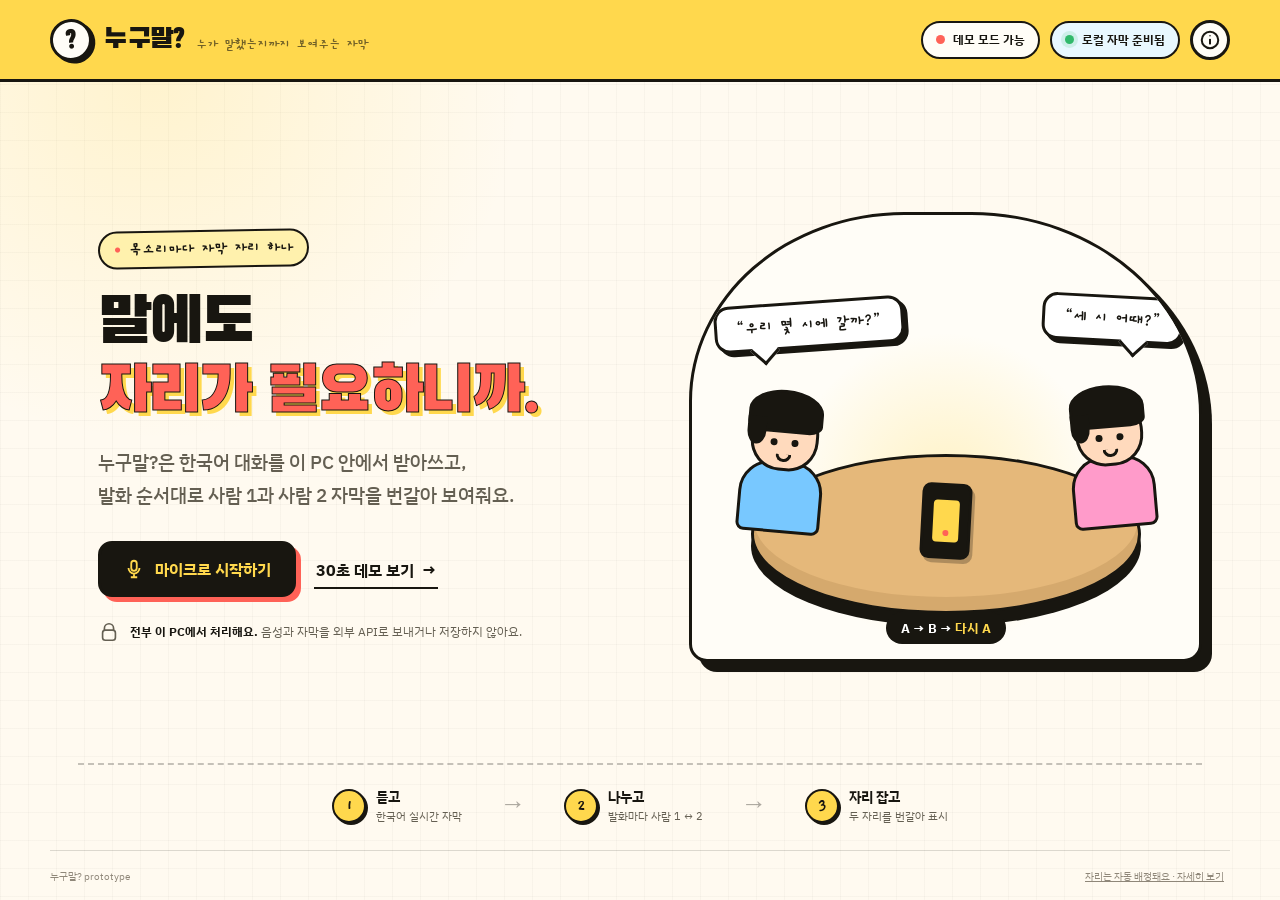
==== web/index.html @ b26138a4 "update" ====
<!doctype html>
<html lang="ko">
<head>
  <meta charset="utf-8">
  <meta name="viewport" content="width=device-width, initial-scale=1, viewport-fit=cover">
  <meta name="theme-color" content="#ffd84d">
  <meta name="description" content="한국어 로컬 실시간 자막과 화자분리를 결합한 공간 자막 프로토타입">
  <title>누구말? — 말에도 자리가 필요하니까</title>
  <link rel="preconnect" href="https://fonts.googleapis.com">
  <link rel="preconnect" href="https://fonts.gstatic.com" crossorigin>
  <link href="https://fonts.googleapis.com/css2?family=Black+Han+Sans&family=Gaegu:wght@400;700&family=IBM+Plex+Sans+KR:wght@400;500;600;700&display=swap" rel="stylesheet">
  <link rel="stylesheet" href="./styles.css">
  <script src="./app.js" defer></script>
</head>
<body>
  <div class="app-shell" id="app" data-mode="idle">
    <header class="topbar">
      <button class="brand" id="brandButton" type="button" aria-label="누구말 처음 화면으로">
        <span class="brand-mark" aria-hidden="true">?</span>
        <span class="brand-copy">
          <strong>누구말?</strong>
          <small>누가 말했는지까지 보여주는 자막</small>
        </span>
      </button>

      <div class="topbar-actions">
        <div class="engine-badge" id="engineBadge" data-state="checking" title="로컬 음성 엔진 상태">
          <span class="engine-dot" aria-hidden="true"></span>
          <span id="engineText">로컬 AI 확인 중</span>
        </div>
        <div class="engine-badge speaker-badge" id="speakerBadge" data-state="ready" title="2인 발화 순서 모드">
          <span class="engine-dot" aria-hidden="true"></span>
          <span id="speakerText">2인 순서 모드 · 1 ↔ 2</span>
        </div>
        <button class="icon-button" id="prototypeButton" type="button" aria-label="프로토타입 범위 보기">
          <svg viewBox="0 0 24 24" aria-hidden="true"><circle cx="12" cy="12" r="9"></circle><path d="M12 10.8v6"></path><circle cx="12" cy="7.4" r=".8" fill="currentColor" stroke="none"></circle></svg>
        </button>
      </div>
    </header>

    <main>
      <section class="welcome" id="welcomeView" aria-labelledby="welcomeTitle">
        <div class="welcome-copy">
          <div class="eyebrow"><span aria-hidden="true">●</span> 목소리마다 자막 자리 하나</div>
          <h1 id="welcomeTitle">말에도<br><em>자리가 필요하니까.</em></h1>
          <p>누구말?은 한국어 대화를 이 PC 안에서 받아쓰고,<br class="desktop-only"> 발화 순서대로 사람 1과 사람 2 자막을 번갈아 보여줘요.</p>

          <div class="welcome-actions">
            <button class="primary-button" id="startButton" type="button">
              <svg viewBox="0 0 24 24" aria-hidden="true"><rect x="9" y="3" width="6" height="11" rx="3"></rect><path d="M6 11a6 6 0 0 0 12 0M12 17v4M8.5 21h7"></path></svg>
              마이크로 시작하기
            </button>
            <button class="secondary-button" id="demoButton" type="button">30초 데모 보기 <span aria-hidden="true">→</span></button>
          </div>

          <div class="privacy-note">
            <svg viewBox="0 0 24 24" aria-hidden="true"><path d="M7 10V8a5 5 0 0 1 10 0v2"></path><rect x="5" y="10" width="14" height="11" rx="3"></rect></svg>
            <span><strong>전부 이 PC에서 처리해요.</strong> 음성과 자막을 외부 API로 보내거나 저장하지 않아요.</span>
          </div>
        </div>

        <div class="hero-demo" aria-label="사람 1과 사람 2 자막이 번갈아 나타나는 예시">
          <div class="hero-sticker sticker-left">“우리 몇 시에 갈까?”</div>
          <div class="hero-sticker sticker-right">“세 시 어때?”</div>
          <div class="person person-left" aria-hidden="true"><span class="hair"></span><span class="face"><i></i><i></i><b></b></span><span class="body"></span></div>
          <div class="person person-right" aria-hidden="true"><span class="hair"></span><span class="face"><i></i><i></i><b></b></span><span class="body"></span></div>
          <div class="table-illustration" aria-hidden="true"><span class="phone"><i></i></span></div>
          <div class="hero-caption">A → B → <strong>다시 A</strong></div>
        </div>

        <div class="flow-strip" aria-label="작동 과정">
          <div><span class="flow-number">1</span><p><strong>듣고</strong><small>한국어 실시간 자막</small></p></div>
          <span class="flow-arrow" aria-hidden="true">→</span>
          <div><span class="flow-number">2</span><p><strong>나누고</strong><small>발화마다 사람 1 ↔ 2</small></p></div>
          <span class="flow-arrow" aria-hidden="true">→</span>
          <div><span class="flow-number">3</span><p><strong>자리 잡고</strong><small>두 자리를 번갈아 표시</small></p></div>
        </div>
      </section>

      <section class="session" id="sessionView" hidden aria-label="실시간 공간 자막">
        <div class="session-status-row">
          <div class="listening-pill" id="listeningPill" data-state="connecting">
            <span class="live-dot" aria-hidden="true"></span>
            <span id="listeningText">연결 중</span>
            <span class="timer" id="timer">00:00</span>
          </div>
          <div class="speaker-count"><strong id="speakerCount">0</strong>명 참여 중</div>
        </div>

        <section class="seat-stage" aria-labelledby="seatHeading">
          <div class="section-heading">
            <div>
              <span class="section-kicker">오늘의 말자리</span>
              <h2 id="seatHeading">목소리가 자기 자리를 찾아가요</h2>
            </div>
            <span class="seat-hint">첫 발화는 왼쪽, 다음 발화는 오른쪽이에요</span>
          </div>
          <div class="seat-grid" id="seatGrid"></div>
        </section>

        <section class="caption-panel" aria-labelledby="captionHeading">
          <div class="caption-panel-head">
            <h2 id="captionHeading">지금 대화</h2>
            <div class="caption-panel-meta">
              <span class="source-key source-key-local">LOCAL · 한국어 전용</span>
              <span id="captionStatus">첫 목소리를 기다리는 중</span>
            </div>
          </div>
          <div class="caption-feed" id="captionFeed" aria-live="polite" aria-relevant="additions text">
            <div class="empty-caption" id="emptyCaption">
              <span class="empty-icon" aria-hidden="true">···</span>
              <strong>대화를 시작해 보세요</strong>
              <p>자막이 화자의 자리에서 나타나요.</p>
            </div>
            <article class="caption-row live-caption-row position-center" id="liveCaptionRow" hidden>
              <div class="caption-speaker"><i aria-hidden="true"></i><span id="liveSpeakerLabel">다음: 사람 1 · 실시간</span></div>
              <div class="caption-bubble"><span id="liveCaptionText"></span><span class="live-cursor" aria-hidden="true"></span></div>
            </article>
          </div>
        </section>

        <div class="control-dock">
          <div class="dock-copy">
            <span class="dock-wave" aria-hidden="true"><i></i><i></i><i></i><i></i><i></i></span>
            <span><strong id="dockTitle">계속 듣고 있어요</strong><small id="dockSubtitle">발화마다 사람 1과 사람 2를 번갈아 표시해요</small></span>
          </div>
          <button class="hearing-range" id="hearingRangeButton" type="button" data-profile="near">
            <span class="range-icon" aria-hidden="true">◎</span>
            <span><small>수음 범위</small><strong id="hearingRangeText">내 테이블</strong></span>
          </button>
          <div class="mic-health" id="micHealth" data-state="idle" aria-label="마이크 입력 상태">
            <span class="mic-meter" aria-hidden="true"><i id="micMeterFill"></i></span>
            <strong id="micLevelText">마이크 대기</strong>
          </div>
          <button class="stop-button" id="stopButton" type="button"><span aria-hidden="true"></span> 마이크 끄기</button>
        </div>
      </section>
    </main>

    <footer class="site-footer" id="siteFooter">
      <span>누구말? prototype</span>
      <button id="footerScopeButton" type="button">자리는 자동 배정돼요 · 자세히 보기</button>
    </footer>
  </div>

  <dialog class="scope-dialog" id="scopeDialog">
    <div class="scope-head">
      <div>
        <span class="section-kicker">솔직한 프로토타입</span>
        <h2>지금 되는 것과 아직인 것</h2>
      </div>
      <button class="dialog-close" id="scopeCloseButton" type="button" aria-label="닫기">×</button>
    </div>
    <div class="scope-columns">
      <section>
        <h3><span class="scope-check">✓</span> 지금 동작해요</h3>
        <ul>
          <li>한국어 전용 로컬 실시간 STT</li>
          <li>발화 순서 기반 사람 1 ↔ 사람 2 반복</li>
          <li>내 테이블 중심 배경음 차단</li>
          <li>사람 1은 왼쪽, 사람 2는 오른쪽 자막</li>
          <li>API 호출 없이 PC 내부에서만 처리</li>
        </ul>
      </section>
      <section>
        <h3><span class="scope-warn">△</span> 아직 지원하지 않아요</h3>
        <ul>
          <li>실제 음원의 방향 자동 감지</li>
          <li>실제 목소리 특징을 이용한 화자 식별</li>
          <li>이전 세션의 화자 기억</li>
          <li>겹쳐 말하기의 완벽한 분리</li>
          <li>비언어적 소리 인식</li>
        </ul>
      </section>
    </div>
    <div class="model-note">
      <strong>이 PC의 모델</strong>
      <p>Nemotron 3.5 한국어 STT · 발화 순서 2인 모드 · CUDA</p>
    </div>
    <form method="dialog"><button class="primary-button compact" type="submit">확인했어요</button></form>
  </dialog>

  <div class="toast" id="toast" hidden role="status"><span id="toastText"></span><button id="toastAction" type="button" hidden></button></div>
  <p class="sr-only" id="screenReaderStatus" aria-live="assertive"></p>
</body>
</html>
---- web/styles.css ----
:root {
  --paper: #fffaf0;
  --paper-strong: #fffdf7;
  --ink: #181610;
  --ink-soft: #645f52;
  --yellow: #ffd84d;
  --yellow-soft: #fff1ad;
  --coral: #ff6257;
  --blue: #78c8ff;
  --pink: #ff9bca;
  --green: #b9ee78;
  --purple: #c8a7ff;
  --border: 3px solid var(--ink);
  --shadow: 5px 5px 0 var(--ink);
  --font-body: "IBM Plex Sans KR", "Malgun Gothic", system-ui, sans-serif;
  --font-playful: "Gaegu", "Malgun Gothic", cursive;
  --font-display: "Black Han Sans", "Malgun Gothic", sans-serif;
}

* { box-sizing: border-box; }

html { background: var(--paper); color: var(--ink); }

body {
  margin: 0;
  min-width: 320px;
  min-height: 100vh;
  background:
    radial-gradient(circle at 12% 8%, rgba(255, 216, 77, .21), transparent 23rem),
    linear-gradient(rgba(24, 22, 16, .028) 1px, transparent 1px),
    linear-gradient(90deg, rgba(24, 22, 16, .028) 1px, transparent 1px),
    var(--paper);
  background-size: auto, 28px 28px, 28px 28px, auto;
  font-family: var(--font-body);
}

button, input { font: inherit; }
button { color: inherit; }
button:not(:disabled) { cursor: pointer; }
button:focus-visible, input:focus-visible { outline: 4px solid #2a78d6; outline-offset: 3px; }
[hidden] { display: none !important; }

.app-shell { min-height: 100vh; display: flex; flex-direction: column; }
.topbar {
  height: 82px;
  padding: 0 max(22px, calc((100vw - 1180px) / 2));
  border-bottom: var(--border);
  background: var(--yellow);
  display: flex;
  align-items: center;
  justify-content: space-between;
  position: relative;
  z-index: 20;
}

.brand { border: 0; background: none; display: flex; align-items: center; gap: 12px; padding: 0; text-align: left; }
.brand-mark {
  width: 42px; height: 42px; border: var(--border); border-radius: 50%; background: var(--paper-strong);
  box-shadow: 3px 3px 0 var(--ink); display: grid; place-items: center; font: 26px/1 var(--font-display);
  transform: rotate(-7deg);
}
.brand-copy { display: flex; align-items: baseline; gap: 12px; }
.brand-copy strong { font: 28px/1 var(--font-display); letter-spacing: -.5px; }
.brand-copy small { color: rgba(24,22,16,.62); font: 700 14px/1 var(--font-playful); }
.topbar-actions { display: flex; align-items: center; gap: 10px; }
.engine-badge {
  min-height: 38px; padding: 7px 13px; border: 2px solid var(--ink); border-radius: 999px;
  background: var(--paper-strong); display: flex; align-items: center; gap: 8px; font-size: 12px; font-weight: 700;
}
.engine-dot { width: 9px; height: 9px; border-radius: 50%; background: #a39e91; }
.engine-badge[data-state="ready"] .engine-dot { background: #31b96b; box-shadow: 0 0 0 4px rgba(49,185,107,.15); }
.engine-badge[data-state="offline"] .engine-dot { background: var(--coral); }
.engine-badge[data-state="checking"] .engine-dot { animation: blink 1s infinite; }
.engine-badge[data-state="working"] .engine-dot { background: var(--purple); box-shadow: 0 0 0 4px rgba(200,167,255,.24); animation: livePulse 1s infinite; }
.speaker-badge[data-state="ready"] { background: #e8f8ff; }
.icon-button { width: 40px; height: 40px; border: var(--border); background: var(--paper-strong); border-radius: 50%; display: grid; place-items: center; }
.icon-button svg { width: 22px; fill: none; stroke: currentColor; stroke-width: 2.2; }

main { flex: 1; width: min(1180px, 100%); margin: 0 auto; }
.welcome {
  min-height: calc(100vh - 132px);
  display: grid;
  grid-template-columns: 1fr .95fr;
  grid-template-rows: 1fr auto;
  align-items: center;
  gap: 34px 72px;
  padding: 62px 28px 26px;
}
.welcome-copy { padding-left: 20px; }
.eyebrow { display: inline-flex; align-items: center; gap: 8px; font: 700 16px var(--font-playful); background: var(--yellow-soft); border: 2px solid var(--ink); border-radius: 999px; padding: 7px 14px; transform: rotate(-1deg); }
.eyebrow span { color: var(--coral); font-size: 12px; }
.welcome h1 { margin: 22px 0 18px; font: 64px/1.08 var(--font-display); letter-spacing: -2px; }
.welcome h1 em { color: var(--coral); font-style: normal; -webkit-text-stroke: 1px var(--ink); text-shadow: 4px 4px 0 var(--yellow); }
.welcome-copy > p { margin: 0; color: var(--ink-soft); font: 500 19px/1.7 var(--font-body); }
.welcome-actions { display: flex; align-items: center; gap: 18px; margin-top: 30px; }
.primary-button, .secondary-button, .stop-button {
  border: var(--border); border-radius: 14px; font-weight: 800; transition: transform .16s ease, box-shadow .16s ease;
}
.primary-button { min-height: 56px; padding: 0 22px; background: var(--ink); color: var(--yellow); box-shadow: 5px 5px 0 var(--coral); display: inline-flex; align-items: center; gap: 10px; }
.primary-button svg { width: 22px; fill: none; stroke: currentColor; stroke-width: 2; }
.primary-button:hover, .stop-button:hover { transform: translate(-2px,-2px); }
.secondary-button { border: 0; border-bottom: 2px solid var(--ink); border-radius: 0; background: transparent; padding: 10px 2px 6px; }
.secondary-button span { display: inline-block; margin-left: 4px; transition: transform .16s ease; }
.secondary-button:hover span { transform: translateX(4px); }
.privacy-note { margin-top: 24px; display: flex; align-items: center; gap: 10px; color: var(--ink-soft); font-size: 12px; }
.privacy-note svg { width: 22px; fill: none; stroke: currentColor; stroke-width: 1.8; flex: none; }
.privacy-note strong { color: var(--ink); }

.hero-demo {
  height: 450px;
  position: relative;
  border: var(--border);
  border-radius: 42% 45% 18px 18px;
  background: var(--paper-strong);
  box-shadow: 10px 10px 0 var(--ink);
  overflow: hidden;
}
.hero-demo::before { content: ""; position: absolute; inset: 0; background: radial-gradient(circle at 50% 62%, rgba(255,216,77,.3), transparent 42%); }
.table-illustration { position: absolute; left: 50%; bottom: 45px; width: 390px; height: 160px; transform: translateX(-50%); background: #e5b87a; border: var(--border); border-radius: 50%; box-shadow: inset 0 -14px rgba(111,70,29,.13), 0 12px 0 var(--ink); }
.phone { position: absolute; left: 50%; top: 42%; width: 50px; height: 76px; transform: translate(-50%,-50%) rotate(3deg); border: var(--border); border-radius: 9px; background: var(--ink); display: grid; place-items: center; box-shadow: 3px 4px 0 rgba(0,0,0,.24); }
.phone i { width: 26px; height: 42px; border-radius: 4px; background: var(--yellow); position: relative; }
.phone i::after { content: ""; position: absolute; left: 50%; bottom: 6px; width: 6px; height: 6px; border-radius: 50%; background: var(--coral); transform: translateX(-50%); animation: blink 1s infinite; }
.person { position: absolute; width: 92px; height: 150px; z-index: 2; }
.person-left { left: 45px; top: 170px; --person-color: var(--blue); transform: rotate(5deg); }
.person-center { left: 50%; top: 48px; --person-color: var(--green); transform: translateX(-50%); }
.person-right { right: 42px; top: 165px; --person-color: var(--pink); transform: rotate(-5deg); }
.person .face { position: absolute; left: 12px; top: 16px; width: 68px; height: 70px; border: var(--border); border-radius: 48% 48% 44% 44%; background: #ffdabd; z-index: 2; }
.person .hair { position: absolute; left: 8px; top: 5px; width: 75px; height: 43px; border: var(--border); border-radius: 48% 52% 20% 24%; background: var(--ink); z-index: 3; }
.person .hair::after { content: ""; position: absolute; left: -3px; top: 25px; width: 19px; height: 28px; border-radius: 0 0 50% 50%; background: var(--ink); }
.person .face i { position: absolute; top: 35px; width: 7px; height: 7px; border-radius: 50%; background: var(--ink); }
.person .face i:first-child { left: 17px; } .person .face i:nth-child(2) { right: 17px; }
.person .face b { position: absolute; left: 50%; top: 50px; width: 16px; height: 8px; transform: translateX(-50%); border: 3px solid var(--ink); border-top: 0; border-radius: 0 0 20px 20px; }
.person .body { position: absolute; left: 4px; top: 76px; width: 84px; height: 72px; border: var(--border); border-radius: 32px 32px 8px 8px; background: var(--person-color); }
.hero-sticker { position: absolute; z-index: 5; max-width: 190px; padding: 10px 14px; border: var(--border); border-radius: 15px; background: #fff; box-shadow: 4px 4px 0 var(--ink); font: 700 17px/1.25 var(--font-playful); }
.hero-sticker::after { content: ""; position: absolute; bottom: -13px; width: 18px; height: 18px; background: #fff; border-right: 3px solid var(--ink); border-bottom: 3px solid var(--ink); transform: rotate(45deg); }
.sticker-left { left: 22px; top: 86px; transform: rotate(-4deg); }
.sticker-left::after { left: 36px; }
.sticker-right { right: 16px; top: 80px; transform: rotate(3deg); }
.sticker-right::after { right: 35px; }
.hero-caption { position: absolute; z-index: 6; left: 50%; bottom: 15px; transform: translateX(-50%); white-space: nowrap; background: var(--ink); color: #fff; border-radius: 999px; padding: 7px 15px; font: 700 13px var(--font-body); }
.hero-caption strong { color: var(--yellow); }

.flow-strip { grid-column: 1 / -1; border-top: 2px dashed rgba(24,22,16,.25); padding: 22px 6px 0; display: flex; align-items: center; justify-content: center; gap: 38px; }
.flow-strip > div { display: flex; align-items: center; gap: 10px; }
.flow-number { width: 34px; height: 34px; border: 2px solid var(--ink); border-radius: 50%; background: var(--yellow); box-shadow: 2px 2px 0 var(--ink); display: grid; place-items: center; font: 700 17px var(--font-playful); }
.flow-strip p { margin: 0; display: flex; flex-direction: column; gap: 2px; }
.flow-strip strong { font-size: 14px; } .flow-strip small { color: var(--ink-soft); font-size: 11px; }
.flow-arrow { font: 26px var(--font-playful); color: rgba(24,22,16,.36); }

.session { padding: 22px 28px 120px; }
.session-status-row { display: flex; align-items: center; justify-content: space-between; margin-bottom: 18px; }
.listening-pill { display: inline-flex; align-items: center; gap: 9px; border: 2px solid var(--ink); border-radius: 999px; background: var(--paper-strong); padding: 7px 12px; font-size: 12px; font-weight: 700; }
.live-dot { width: 9px; height: 9px; border-radius: 50%; background: var(--coral); }
.listening-pill[data-state="listening"] .live-dot { animation: livePulse 1.2s infinite; }
.listening-pill[data-state="demo"] .live-dot { background: var(--yellow); }
.timer { border-left: 1px solid #ddd4c4; padding-left: 9px; font-variant-numeric: tabular-nums; color: var(--ink-soft); }
.speaker-count { font: 700 13px var(--font-playful); color: var(--ink-soft); }
.speaker-count strong { color: var(--ink); font-size: 19px; }

.seat-stage, .caption-panel { border: var(--border); background: rgba(255,253,247,.92); }
.seat-stage { border-radius: 22px 22px 0 0; overflow: hidden; }
.section-heading { padding: 18px 22px 14px; display: flex; align-items: end; justify-content: space-between; border-bottom: 2px solid var(--ink); background: var(--yellow-soft); }
.section-kicker { display: block; margin-bottom: 4px; color: #aa6e19; font: 700 11px var(--font-body); letter-spacing: .08em; text-transform: uppercase; }
.section-heading h2 { margin: 0; font: 24px/1.2 var(--font-display); }
.seat-hint { color: var(--ink-soft); font-size: 11px; }
.seat-grid { display: grid; grid-template-columns: repeat(3, minmax(0, 1fr)); min-height: 176px; }
.seat-slot { position: relative; min-width: 0; padding: 18px 14px; display: flex; flex-direction: column; align-items: center; justify-content: center; gap: 8px; border-right: 2px dashed #d9d0bf; }
.seat-slot:last-child { border-right: 0; }
.seat-direction { font: 700 11px var(--font-body); color: #9b927f; }
.seat-people { width: 100%; display: flex; align-items: center; justify-content: center; gap: 7px; flex-wrap: wrap; }
.speaker-chip { min-width: 118px; max-width: 170px; border: 2px solid var(--ink); border-radius: 15px; background: #fff; padding: 9px 11px; display: flex; align-items: center; gap: 9px; text-align: left; box-shadow: 3px 3px 0 var(--ink); transition: transform .18s ease; }
.speaker-chip.active { transform: translateY(-4px) rotate(-1deg); background: var(--speaker-soft); box-shadow: 4px 6px 0 var(--ink); }
.speaker-avatar { width: 38px; height: 38px; border: 2px solid var(--ink); border-radius: 50%; display: grid; place-items: center; background: var(--speaker-color); font: 19px/1 var(--font-display); flex: none; }
.speaker-meta { overflow: hidden; display: flex; flex-direction: column; }
.speaker-meta strong { overflow: hidden; text-overflow: ellipsis; white-space: nowrap; font-size: 13px; }
.speaker-meta small { color: var(--ink-soft); font-size: 9px; white-space: nowrap; }
.empty-seat { width: 56px; height: 56px; border: 2px dashed #b9ae98; border-radius: 50%; display: grid; place-items: center; color: #b9ae98; font: 24px var(--font-display); }
.empty-seat-copy { color: #aaa08c; font-size: 10px; text-align: center; }

.caption-panel { min-height: 390px; border-top: 0; border-radius: 0 0 22px 22px; overflow: hidden; }
.caption-panel-head { min-height: 47px; padding: 0 18px; border-bottom: 1px solid #e1d9ca; display: flex; align-items: center; justify-content: space-between; }
.caption-panel-head h2 { margin: 0; font-size: 13px; }
.caption-panel-meta { display: flex; align-items: center; justify-content: flex-end; gap: 7px; }
.caption-panel-meta > span { color: #9d9483; font-size: 10px; }
.source-key { border: 1px solid var(--ink); border-radius: 999px; padding: 2px 6px; color: var(--ink) !important; font-weight: 800; }
.source-key-local { background: var(--yellow-soft); }
.caption-feed { min-height: 330px; max-height: calc(100vh - 450px); overflow-y: auto; padding: 22px 24px 30px; display: flex; flex-direction: column; gap: 16px; scroll-behavior: smooth; }
.empty-caption { margin: auto; text-align: center; color: #aaa08d; }
.empty-icon { width: 58px; height: 48px; margin: 0 auto 9px; border: 2px dashed #cfc5b2; border-radius: 18px; display: grid; place-items: center; font: 700 20px var(--font-playful); }
.empty-caption strong { color: #8f8676; font-size: 14px; } .empty-caption p { margin: 5px 0 0; font-size: 11px; }
.caption-row { width: min(47%, 520px); display: flex; flex-direction: column; gap: 4px; animation: bubbleIn .32s ease both; }
.caption-row.position-left { align-self: flex-start; align-items: flex-start; }
.caption-row.position-center { align-self: center; align-items: center; text-align: center; }
.caption-row.position-right { align-self: flex-end; align-items: flex-end; text-align: right; }
.caption-speaker { display: flex; align-items: center; gap: 5px; padding: 0 5px; color: var(--ink-soft); font-size: 10px; font-weight: 700; }
.caption-speaker i { width: 7px; height: 7px; border: 1px solid var(--ink); border-radius: 50%; background: var(--speaker-color); }
.caption-source { display: flex; align-items: center; gap: 5px; padding: 0 4px; }
.caption-source-badge { border: 1px solid var(--ink); border-radius: 999px; padding: 2px 6px; background: var(--yellow-soft); color: var(--ink); font-size: 9px; font-weight: 900; letter-spacing: .03em; }
.caption-source-badge.pending { border-style: dashed; background: #fff; color: #8e8678; }
.caption-source-note { color: #8e8678; font-size: 9px; font-weight: 700; }
.caption-bubble { position: relative; border: 2px solid var(--ink); background: #fff; padding: 12px 15px; font: 700 21px/1.42 var(--font-playful); box-shadow: 3px 3px 0 var(--ink); text-align: left; }
.caption-final-text { display: block; }
.caption-row[data-source="local"] .caption-bubble { border-style: dashed; }
.position-left .caption-bubble { border-radius: 5px 17px 17px 17px; }
.position-center .caption-bubble { border-radius: 17px; background: #fff9de; }
.position-right .caption-bubble { border-radius: 17px 5px 17px 17px; }
.caption-row.latest .caption-bubble { background: var(--speaker-soft); box-shadow: 5px 5px 0 var(--ink); }
.caption-time { color: #aaa08d; font-size: 9px; padding: 0 5px; }
.live-caption-row { --speaker-color: var(--coral); width: min(64%, 620px); opacity: .92; }
.live-caption-row .caption-speaker { color: var(--coral); }
.live-caption-row .caption-bubble { border-style: dashed; background: #fff8f1; box-shadow: 3px 3px 0 rgba(24,22,16,.65); }
.live-cursor { display: inline-block; width: 7px; height: 1em; margin-left: 5px; vertical-align: -.12em; border-radius: 3px; background: var(--coral); animation: blink .75s infinite; }

.control-dock { position: fixed; z-index: 18; left: 50%; bottom: 18px; width: min(840px, calc(100vw - 28px)); transform: translateX(-50%); border: var(--border); border-radius: 18px; background: var(--ink); color: #fff; box-shadow: 7px 7px 0 rgba(255,98,87,.8); padding: 10px 11px 10px 16px; display: flex; align-items: center; justify-content: space-between; gap: 16px; }
.dock-copy { display: flex; align-items: center; gap: 12px; min-width: 0; }
.dock-copy > span:last-child { display: flex; flex-direction: column; gap: 2px; min-width: 0; }
.dock-copy strong { font-size: 13px; } .dock-copy small { color: #bbb6aa; font-size: 9px; white-space: nowrap; overflow: hidden; text-overflow: ellipsis; }
.dock-wave { height: 28px; display: flex; align-items: center; gap: 3px; }
.dock-wave i { width: 3px; height: 12px; border-radius: 4px; background: var(--yellow); animation: wave .7s infinite alternate; }
.dock-wave i:nth-child(2), .dock-wave i:nth-child(4) { animation-delay: .2s; height: 20px; }
.dock-wave i:nth-child(3) { animation-delay: .35s; height: 26px; }
.hearing-range { min-width: 112px; border: 1px solid #777267; border-radius: 12px; background: #302e28; color: #fff; padding: 7px 10px; display: flex; align-items: center; justify-content: center; gap: 8px; text-align: left; }
.hearing-range .range-icon { width: 25px; height: 25px; border: 1px solid #8f897c; border-radius: 50%; display: grid; place-items: center; color: var(--yellow); font-size: 17px; }
.hearing-range > span:last-child { display: flex; flex-direction: column; }
.hearing-range small { color: #a9a397; font-size: 8px; }
.hearing-range strong { font-size: 10px; }
.hearing-range[data-profile="wide"] { border-color: var(--yellow); background: #443d24; }
.mic-health { min-width: 142px; display: flex; align-items: center; gap: 8px; color: #bbb6aa; font-size: 9px; }
.mic-meter { width: 64px; height: 9px; overflow: hidden; border: 1px solid #777267; border-radius: 999px; background: #39362f; }
.mic-meter i { display: block; width: 0; height: 100%; border-radius: inherit; background: #8c887e; transition: width .08s linear, background .18s ease; }
.mic-health[data-state="quiet"] .mic-meter i { background: var(--yellow); }
.mic-health[data-state="good"] .mic-meter i { background: #58dc8c; }
.mic-health[data-state="loud"] .mic-meter i { background: var(--coral); }
.mic-health[data-state="filtered"] .mic-meter i { background: #868176; }
.mic-health[data-state="good"] strong { color: #8af0ae; }
.mic-health[data-state="quiet"] strong { color: var(--yellow); }
.mic-health[data-state="loud"] strong { color: #ff9d95; }
.mic-health[data-state="filtered"] strong { color: #aaa498; }
.stop-button { border-color: #fff; background: var(--coral); color: #fff; padding: 11px 16px; display: inline-flex; align-items: center; gap: 7px; white-space: nowrap; }
.stop-button span { width: 10px; height: 10px; border-radius: 2px; background: #fff; }

.site-footer { width: min(1180px, calc(100% - 48px)); min-height: 50px; margin: 0 auto; border-top: 1px solid rgba(24,22,16,.15); display: flex; align-items: center; justify-content: space-between; color: #8f8779; font-size: 10px; }
.site-footer button { border: 0; background: none; text-decoration: underline; color: inherit; }
.app-shell[data-mode="session"] .site-footer { display: none; }

.scope-dialog { width: min(720px, calc(100vw - 28px)); border: var(--border); border-radius: 22px; background: var(--paper-strong); color: var(--ink); box-shadow: 9px 9px 0 var(--ink); padding: 24px; }
.scope-dialog::backdrop { background: rgba(24,22,16,.48); backdrop-filter: blur(3px); }
.scope-head { display: flex; justify-content: space-between; align-items: flex-start; }
.scope-head h2 { margin: 0; font: 26px var(--font-display); }
.dialog-close { width: 36px; height: 36px; border: 2px solid var(--ink); border-radius: 50%; background: #fff; font-size: 22px; line-height: 1; }
.scope-columns { display: grid; grid-template-columns: 1fr 1fr; gap: 14px; margin-top: 20px; }
.scope-columns section { border: 2px solid var(--ink); border-radius: 15px; padding: 15px; background: #fff; }
.scope-columns h3 { margin: 0 0 10px; font-size: 13px; }
.scope-columns ul { margin: 0; padding: 0; list-style: none; display: grid; gap: 8px; color: var(--ink-soft); font-size: 11px; }
.scope-check { color: #2b9b5b; } .scope-warn { color: #b87312; }
.model-note { margin-top: 14px; padding: 12px 14px; border-radius: 12px; background: var(--yellow-soft); }
.model-note strong { font-size: 11px; } .model-note p { margin: 3px 0 0; color: var(--ink-soft); font-size: 10px; }
.scope-dialog form { margin-top: 16px; display: flex; justify-content: flex-end; }
.primary-button.compact { min-height: 44px; }

.toast { position: fixed; z-index: 60; left: 50%; bottom: 24px; transform: translateX(-50%); max-width: min(560px, calc(100vw - 28px)); border: 2px solid var(--ink); border-radius: 14px; background: var(--ink); color: #fff; box-shadow: 5px 5px 0 var(--coral); padding: 11px 14px; display: flex; align-items: center; gap: 14px; font-size: 11px; }
.toast button { border: 0; border-radius: 9px; background: var(--yellow); color: var(--ink); padding: 7px 9px; font-weight: 800; white-space: nowrap; }
.sr-only { position: absolute !important; width: 1px; height: 1px; padding: 0; margin: -1px; overflow: hidden; clip: rect(0,0,0,0); white-space: nowrap; border: 0; }

@keyframes blink { 50% { opacity: .25; } }
@keyframes livePulse { 50% { opacity: .35; box-shadow: 0 0 0 7px rgba(255,98,87,.12); } }
@keyframes bubbleIn { from { transform: translateY(10px) scale(.97); opacity: 0; } }
@keyframes dotBounce { to { transform: translateY(-4px); } }
@keyframes wave { to { transform: scaleY(.35); } }

@media (max-width: 860px) {
  .brand-copy small { display: none; }
  .welcome { grid-template-columns: 1fr; padding-top: 40px; }
  .welcome-copy { padding: 0; text-align: center; }
  .eyebrow { margin: 0 auto; }
  .welcome h1 { font-size: clamp(46px, 11vw, 62px); }
  .welcome-actions, .privacy-note { justify-content: center; }
  .hero-demo { width: min(520px, 100%); margin: 0 auto; }
  .flow-strip { gap: 18px; }
}

@media (max-width: 600px) {
  .topbar { height: 67px; padding: 0 14px; }
  .brand-mark { width: 36px; height: 36px; font-size: 21px; box-shadow: 2px 2px 0 var(--ink); }
  .brand-copy strong { font-size: 23px; }
  .engine-badge { min-height: 33px; padding: 5px 9px; font-size: 9px; }
  .engine-badge { max-width: 108px; }
  #engineBadge { display: none; }
  .engine-badge span:last-child { overflow: hidden; text-overflow: ellipsis; white-space: nowrap; }
  .icon-button { width: 35px; height: 35px; }
  .welcome { min-height: calc(100vh - 105px); padding: 32px 16px 18px; gap: 36px; }
  .welcome-copy > p { font-size: 15px; }
  .welcome-actions { flex-direction: column; gap: 12px; }
  .primary-button { min-height: 53px; width: 100%; justify-content: center; }
  .privacy-note { text-align: left; font-size: 10px; }
  .hero-demo { height: 350px; border-radius: 80px 80px 16px 16px; box-shadow: 6px 6px 0 var(--ink); }
  .table-illustration { width: 300px; height: 125px; bottom: 42px; }
  .person { transform: scale(.78); transform-origin: bottom center; }
  .person-left { left: 5px; top: 122px; } .person-center { top: 24px; transform: translateX(-50%) scale(.78); } .person-right { right: 4px; top: 122px; }
  .hero-sticker { max-width: 155px; font-size: 14px; padding: 8px 10px; }
  .sticker-left { left: 8px; top: 67px; } .sticker-right { right: 6px; top: 67px; }
  .flow-strip { display: grid; grid-template-columns: 1fr 1fr 1fr; gap: 8px; }
  .flow-strip > div { flex-direction: column; text-align: center; gap: 6px; }
  .flow-strip small { display: none; } .flow-arrow { display: none; }
  .session { padding: 14px 10px 105px; }
  .section-heading { padding: 13px 14px 11px; }
  .section-heading h2 { font-size: 18px; }
  .seat-hint { display: none; }
  .seat-grid { min-height: 135px; }
  .seat-slot { padding: 12px 4px; }
  .speaker-chip { min-width: 0; width: 100%; padding: 7px 5px; flex-direction: column; text-align: center; gap: 4px; box-shadow: 2px 2px 0 var(--ink); }
  .speaker-avatar { width: 36px; height: 36px; }
  .speaker-meta small { white-space: normal; }
  .caption-panel { min-height: 405px; }
  .caption-panel-meta .source-key { display: none; }
  .caption-feed { min-height: 350px; max-height: none; padding: 17px 13px 26px; }
  .caption-row { width: 82%; }
  .caption-bubble { font-size: 18px; padding: 10px 13px; }
  .live-caption-row { width: 88%; }
  .control-dock { bottom: 10px; padding-left: 12px; }
  .dock-copy { display: none; }
  .hearing-range { min-width: 88px; padding: 6px 7px; gap: 5px; }
  .hearing-range .range-icon { width: 22px; height: 22px; }
  .mic-health { min-width: 76px; flex-direction: column; gap: 3px; }
  .mic-meter { width: 70px; }
  .stop-button { padding: 10px 11px; font-size: 11px; }
  .scope-dialog { padding: 18px 14px; }
  .scope-head h2 { font-size: 21px; }
  .scope-columns { grid-template-columns: 1fr; }
  .site-footer { width: calc(100% - 28px); }
  .desktop-only { display: none; }
}

@media (prefers-reduced-motion: reduce) {
  *, *::before, *::after { animation-duration: .01ms !important; animation-iteration-count: 1 !important; scroll-behavior: auto !important; transition: none !important; }
}
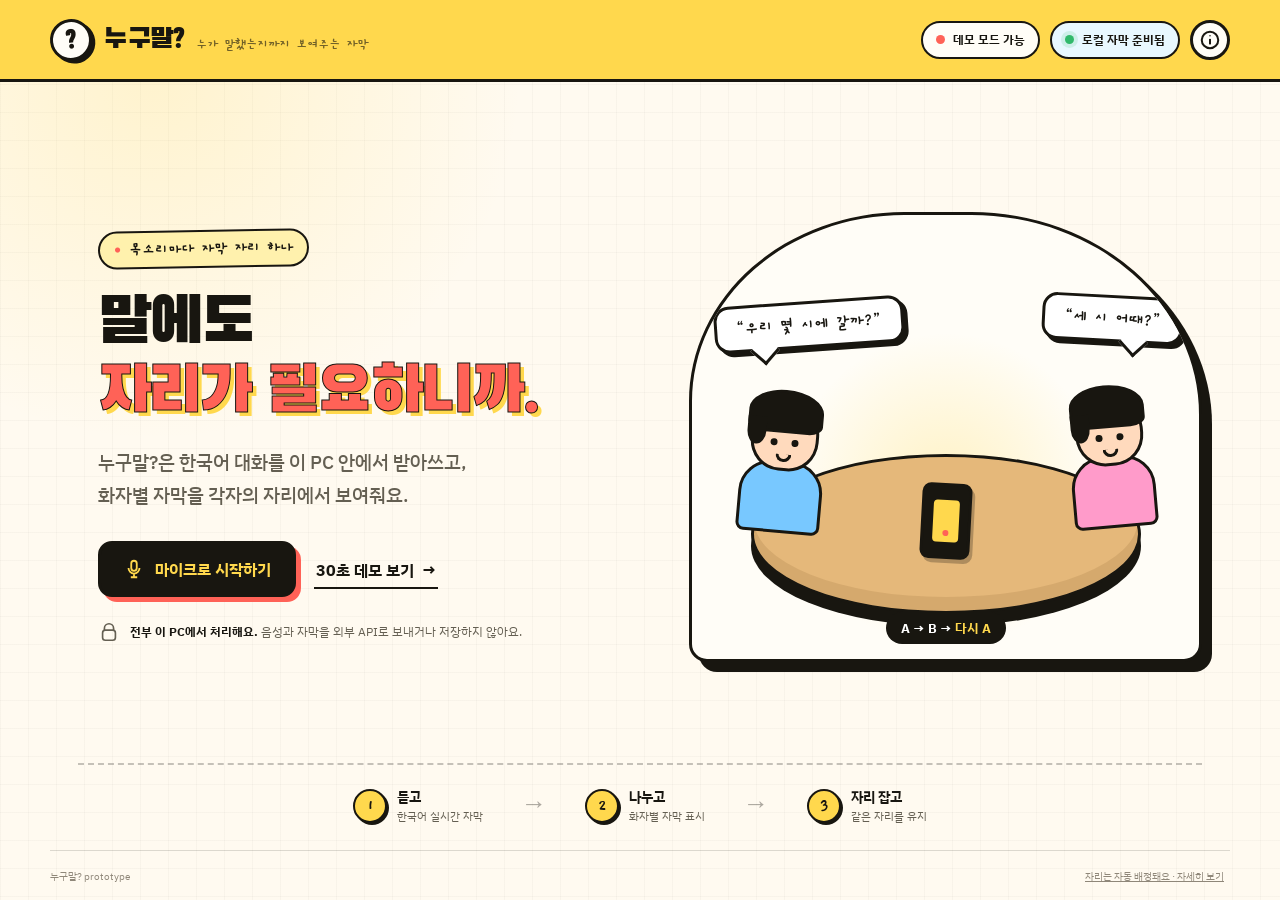
==== commit 7ff2d003: "update" ====
--- a/web/index.html
+++ b/web/index.html
@@ -28,9 +28,9 @@
           <span class="engine-dot" aria-hidden="true"></span>
           <span id="engineText">로컬 AI 확인 중</span>
         </div>
-        <div class="engine-badge speaker-badge" id="speakerBadge" data-state="ready" title="2인 발화 순서 모드">
+        <div class="engine-badge speaker-badge" id="speakerBadge" data-state="ready" title="로컬 자막 상태">
           <span class="engine-dot" aria-hidden="true"></span>
-          <span id="speakerText">2인 순서 모드 · 1 ↔ 2</span>
+          <span id="speakerText">로컬 자막 준비됨</span>
         </div>
         <button class="icon-button" id="prototypeButton" type="button" aria-label="프로토타입 범위 보기">
           <svg viewBox="0 0 24 24" aria-hidden="true"><circle cx="12" cy="12" r="9"></circle><path d="M12 10.8v6"></path><circle cx="12" cy="7.4" r=".8" fill="currentColor" stroke="none"></circle></svg>
@@ -43,7 +43,7 @@
         <div class="welcome-copy">
           <div class="eyebrow"><span aria-hidden="true">●</span> 목소리마다 자막 자리 하나</div>
           <h1 id="welcomeTitle">말에도<br><em>자리가 필요하니까.</em></h1>
-          <p>누구말?은 한국어 대화를 이 PC 안에서 받아쓰고,<br class="desktop-only"> 발화 순서대로 사람 1과 사람 2 자막을 번갈아 보여줘요.</p>
+          <p>누구말?은 한국어 대화를 이 PC 안에서 받아쓰고,<br class="desktop-only"> 화자별 자막을 각자의 자리에서 보여줘요.</p>
 
           <div class="welcome-actions">
             <button class="primary-button" id="startButton" type="button">
@@ -59,7 +59,7 @@
           </div>
         </div>
 
-        <div class="hero-demo" aria-label="사람 1과 사람 2 자막이 번갈아 나타나는 예시">
+        <div class="hero-demo" aria-label="여러 화자의 자막이 각자 위치에 나타나는 예시">
           <div class="hero-sticker sticker-left">“우리 몇 시에 갈까?”</div>
           <div class="hero-sticker sticker-right">“세 시 어때?”</div>
           <div class="person person-left" aria-hidden="true"><span class="hair"></span><span class="face"><i></i><i></i><b></b></span><span class="body"></span></div>
@@ -71,9 +71,9 @@
         <div class="flow-strip" aria-label="작동 과정">
           <div><span class="flow-number">1</span><p><strong>듣고</strong><small>한국어 실시간 자막</small></p></div>
           <span class="flow-arrow" aria-hidden="true">→</span>
-          <div><span class="flow-number">2</span><p><strong>나누고</strong><small>발화마다 사람 1 ↔ 2</small></p></div>
+          <div><span class="flow-number">2</span><p><strong>나누고</strong><small>화자별 자막 표시</small></p></div>
           <span class="flow-arrow" aria-hidden="true">→</span>
-          <div><span class="flow-number">3</span><p><strong>자리 잡고</strong><small>두 자리를 번갈아 표시</small></p></div>
+          <div><span class="flow-number">3</span><p><strong>자리 잡고</strong><small>같은 자리를 유지</small></p></div>
         </div>
       </section>
 
@@ -93,7 +93,7 @@
               <span class="section-kicker">오늘의 말자리</span>
               <h2 id="seatHeading">목소리가 자기 자리를 찾아가요</h2>
             </div>
-            <span class="seat-hint">첫 발화는 왼쪽, 다음 발화는 오른쪽이에요</span>
+            <span class="seat-hint">같은 화자는 같은 자리에서 보여줘요</span>
           </div>
           <div class="seat-grid" id="seatGrid"></div>
         </section>
@@ -122,7 +122,7 @@
         <div class="control-dock">
           <div class="dock-copy">
             <span class="dock-wave" aria-hidden="true"><i></i><i></i><i></i><i></i><i></i></span>
-            <span><strong id="dockTitle">계속 듣고 있어요</strong><small id="dockSubtitle">발화마다 사람 1과 사람 2를 번갈아 표시해요</small></span>
+            <span><strong id="dockTitle">계속 듣고 있어요</strong><small id="dockSubtitle">한국어 대화를 실시간 자막으로 보여줘요</small></span>
           </div>
           <button class="hearing-range" id="hearingRangeButton" type="button" data-profile="near">
             <span class="range-icon" aria-hidden="true">◎</span>
@@ -156,9 +156,9 @@
         <h3><span class="scope-check">✓</span> 지금 동작해요</h3>
         <ul>
           <li>한국어 전용 로컬 실시간 STT</li>
-          <li>발화 순서 기반 사람 1 ↔ 사람 2 반복</li>
+          <li>실시간 화자별 공간 자막</li>
           <li>내 테이블 중심 배경음 차단</li>
-          <li>사람 1은 왼쪽, 사람 2는 오른쪽 자막</li>
+          <li>화자별 고정 위치 자막</li>
           <li>API 호출 없이 PC 내부에서만 처리</li>
         </ul>
       </section>
@@ -166,7 +166,6 @@
         <h3><span class="scope-warn">△</span> 아직 지원하지 않아요</h3>
         <ul>
           <li>실제 음원의 방향 자동 감지</li>
-          <li>실제 목소리 특징을 이용한 화자 식별</li>
           <li>이전 세션의 화자 기억</li>
           <li>겹쳐 말하기의 완벽한 분리</li>
           <li>비언어적 소리 인식</li>
@@ -175,7 +174,7 @@
     </div>
     <div class="model-note">
       <strong>이 PC의 모델</strong>
-      <p>Nemotron 3.5 한국어 STT · 발화 순서 2인 모드 · CUDA</p>
+      <p>Nemotron 3.5 한국어 STT · 로컬 실시간 처리 · CUDA</p>
     </div>
     <form method="dialog"><button class="primary-button compact" type="submit">확인했어요</button></form>
   </dialog>
